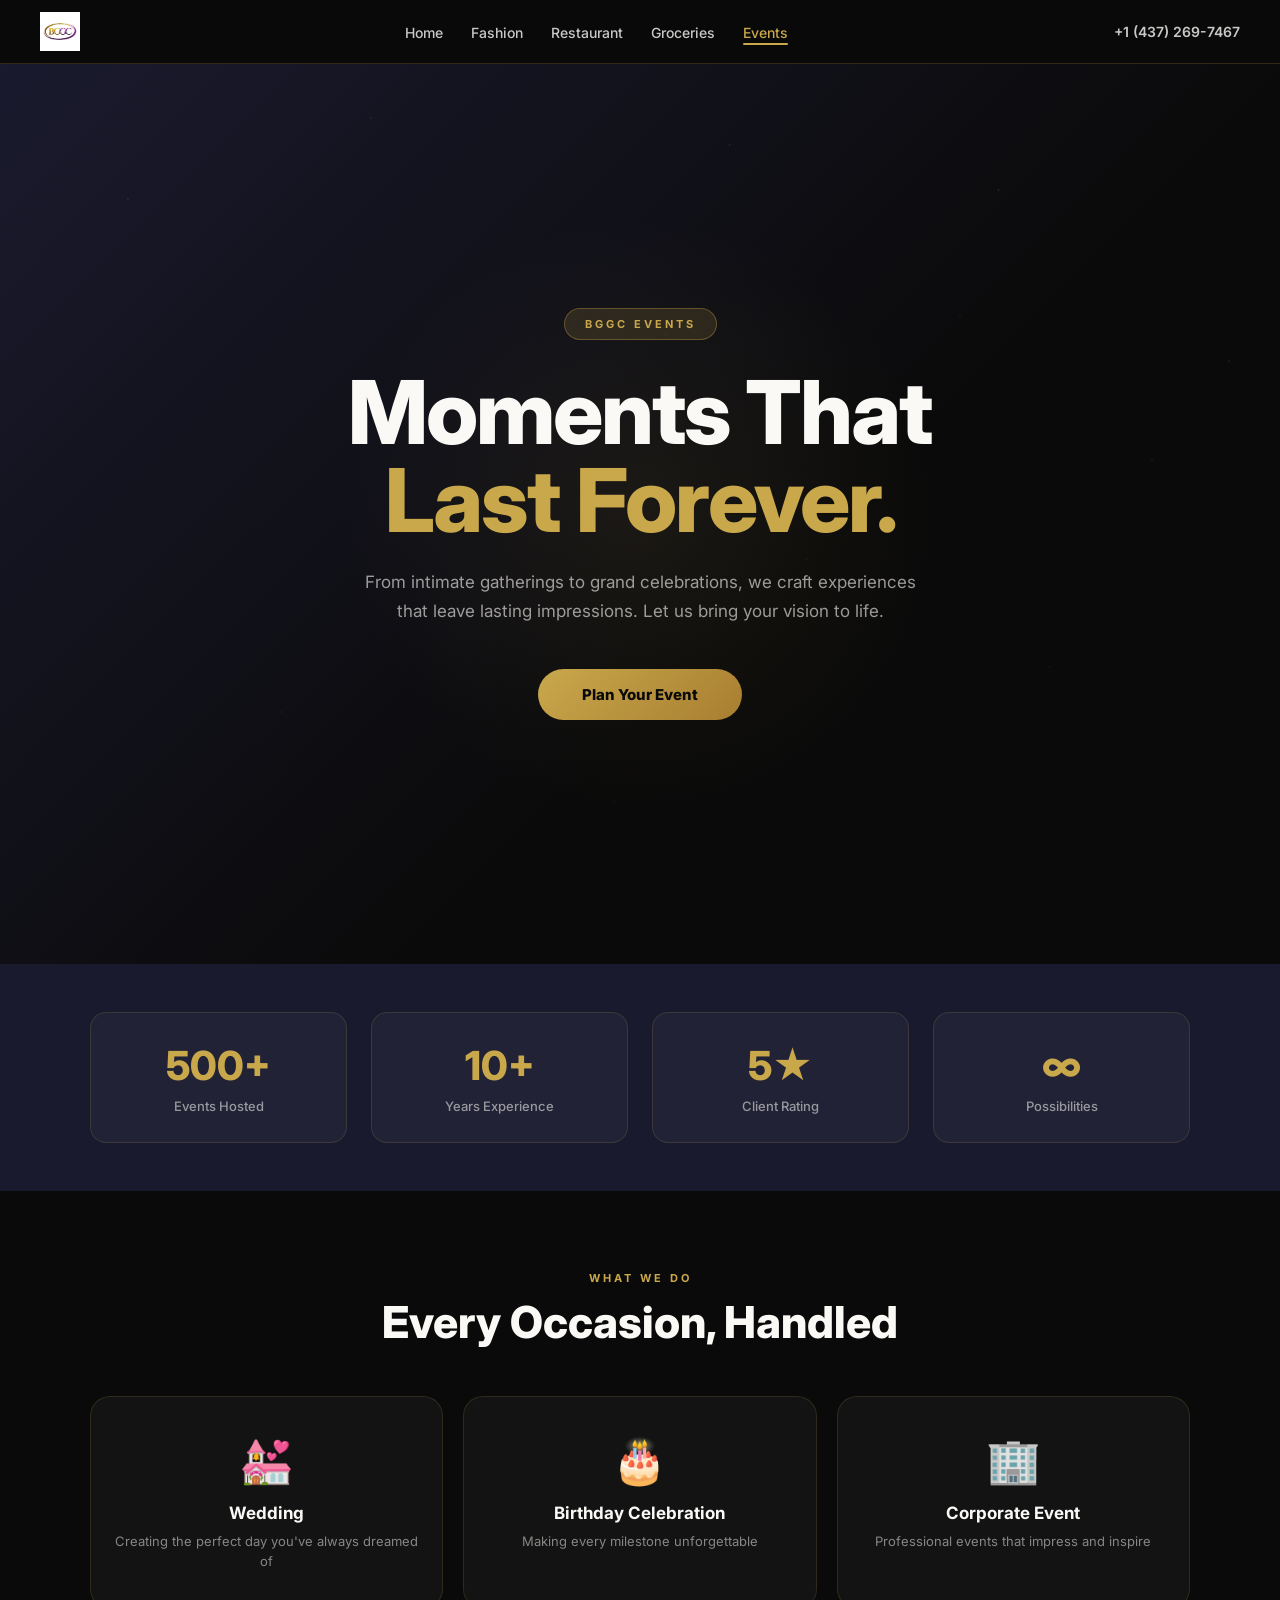
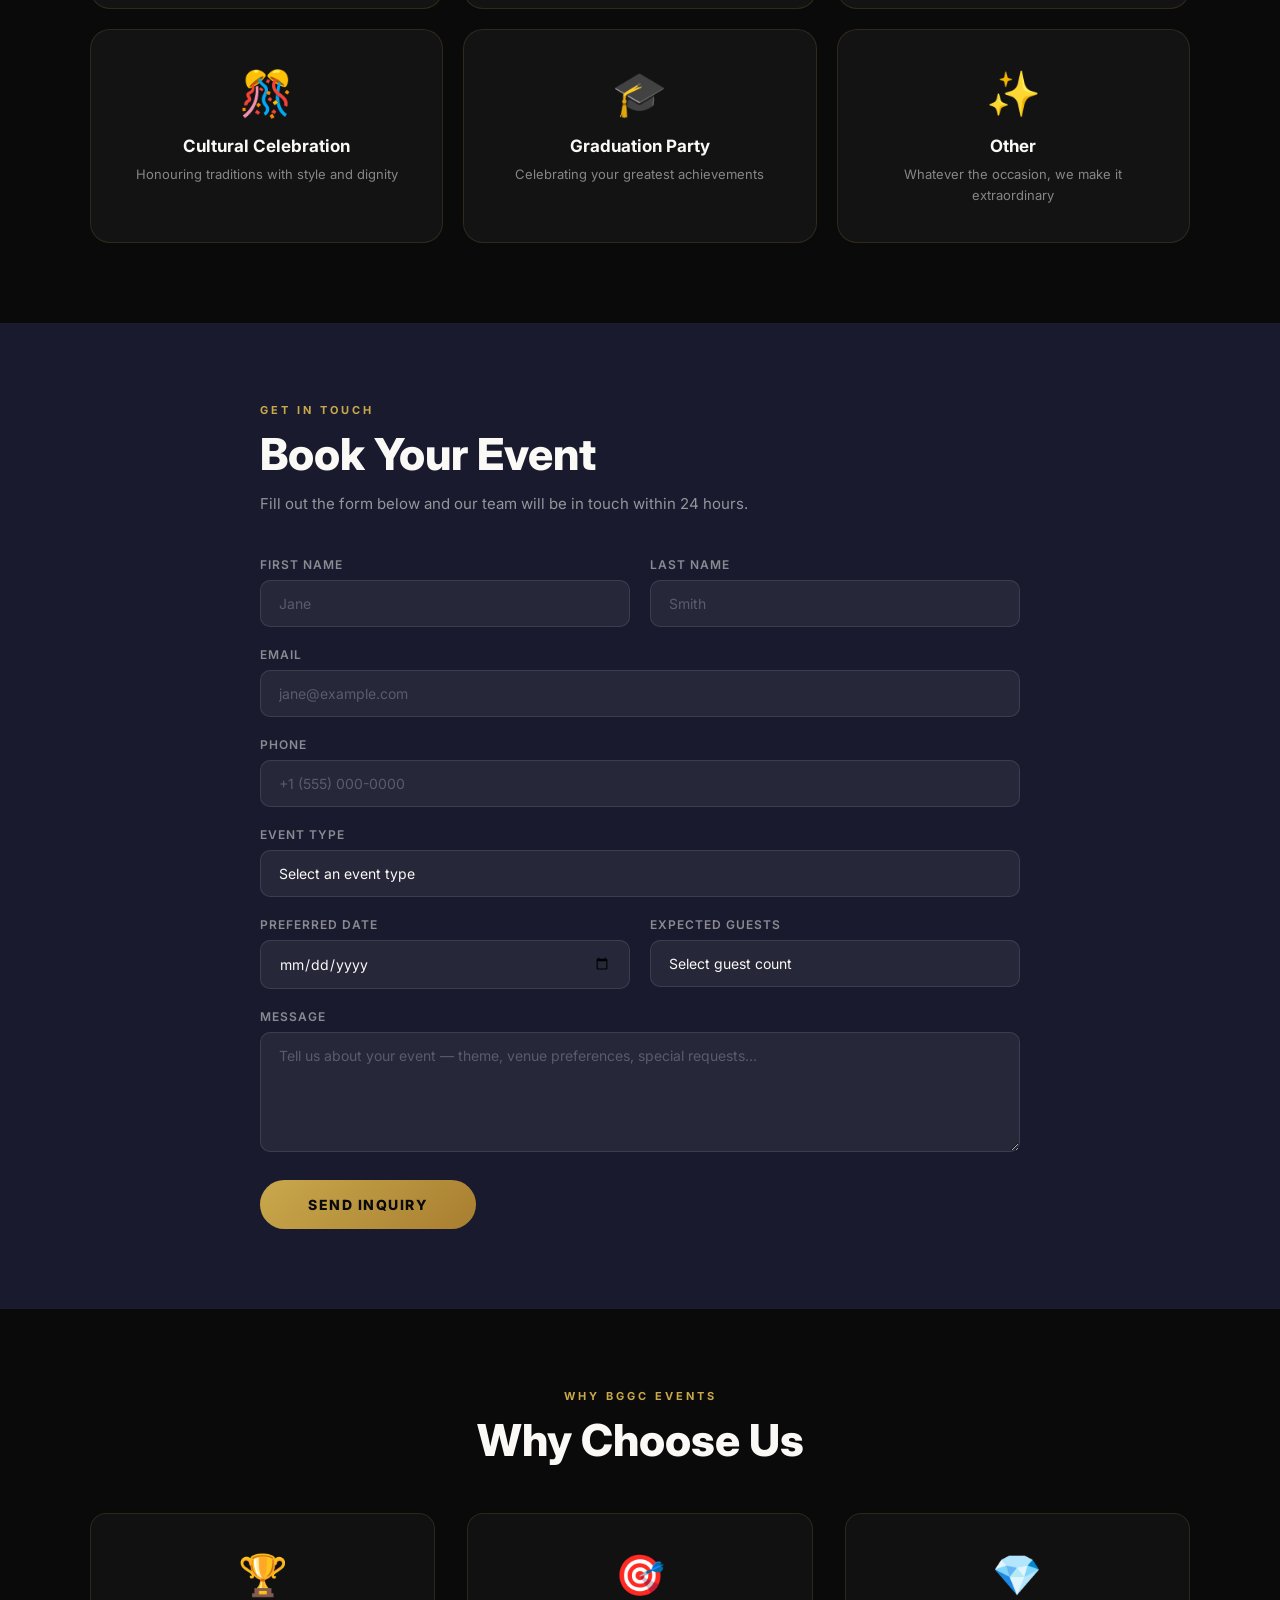
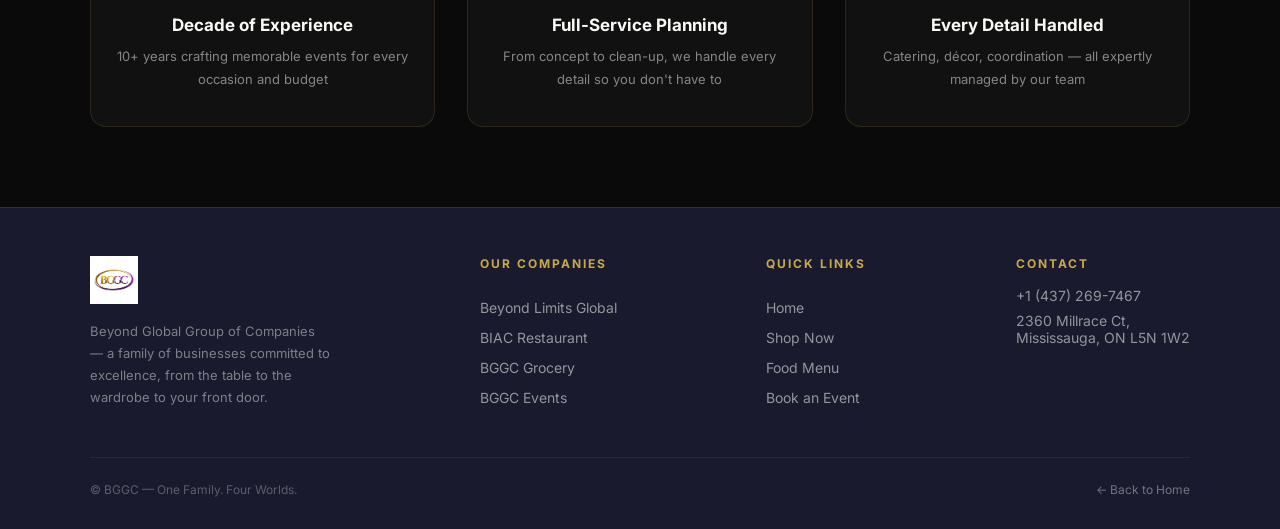
==== events.html @ dc0a3ac3 "Convert BGGC to multi-page site with Shopify API fix - Extract shared nav/footer/utility styles into" ====
<!DOCTYPE html>
<html lang="en">
<head>
<meta charset="UTF-8">
<meta name="viewport" content="width=device-width, initial-scale=1.0">
<title>BGGC Events — Moments That Last Forever</title>
<link rel="preconnect" href="https://fonts.googleapis.com">
<link href="https://fonts.googleapis.com/css2?family=Inter:wght@400;500;600;700;800&display=swap" rel="stylesheet">
<link rel="stylesheet" href="assets/css/shared.css">
<link rel="stylesheet" href="assets/css/events.css">
</head>
<body>

<!-- ── Progress Bar & Nav ─────────────────────────────────── -->
<div id="ux-progress"></div>
<nav>
  <a class="nav-logo" href="index.html"><img src="BGGC.jpeg" alt="BGGC"></a>
  <ul class="nav-links">
    <li><a href="index.html">Home</a></li>
    <li><a href="fashion.html">Fashion</a></li>
    <li><a href="restaurant.html">Restaurant</a></li>
    <li><a href="grocery.html">Groceries</a></li>
    <li><a href="events.html" class="nav-active">Events</a></li>
  </ul>
  <span class="nav-phone">+1 (437) 269-7467</span>
  <button class="nav-hamburger" id="navHamburger" aria-label="Menu">
    <span></span><span></span><span></span>
  </button>
</nav>
<div class="mobile-menu" id="mobileMenu"></div>
<div id="mobile-drawer" role="dialog" aria-modal="true" aria-label="Navigation menu">
  <div id="mobile-drawer-overlay"></div>
  <div id="mobile-drawer-panel">
    <button id="mobile-drawer-close" aria-label="Close menu">&#x2715;</button>
    <img id="mobile-drawer-logo" src="BGGC.jpeg" alt="BGGC">
    <ul id="mobile-drawer-links">
      <li><a href="index.html">Home</a></li>
      <li><a href="fashion.html">Fashion</a></li>
      <li><a href="restaurant.html">Restaurant</a></li>
      <li><a href="grocery.html">Groceries</a></li>
      <li><a href="events.html" class="drawer-active">Events</a></li>
    </ul>
  </div>
</div>

<!-- ── Hero ──────────────────────────────────────────────── -->
<section class="events-hero" id="hero" style="scroll-margin-top:64px">
  <div class="events-hero-inner">
    <div class="events-eyebrow">BGGC Events</div>
    <h1 class="events-hero-title">Moments That<br><span>Last Forever.</span></h1>
    <p class="events-hero-sub">From intimate gatherings to grand celebrations, we craft experiences that leave lasting impressions. Let us bring your vision to life.</p>
    <a href="#inquiry" class="btn-plan-event">Plan Your Event</a>
  </div>
</section>

<!-- ── Stats Bar ──────────────────────────────────────────── -->
<section class="stats-bar" id="stats" style="scroll-margin-top:64px">
  <div class="stats-bar-inner">
    <div class="stat-card ux-animate">
      <div class="stat-value">500+</div>
      <div class="stat-label">Events Hosted</div>
    </div>
    <div class="stat-card ux-animate">
      <div class="stat-value">10+</div>
      <div class="stat-label">Years Experience</div>
    </div>
    <div class="stat-card ux-animate">
      <div class="stat-value">5&#9733;</div>
      <div class="stat-label">Client Rating</div>
    </div>
    <div class="stat-card ux-animate">
      <div class="stat-value">&#8734;</div>
      <div class="stat-label">Possibilities</div>
    </div>
  </div>
</section>

<!-- ── Event Types ────────────────────────────────────────── -->
<section class="event-types-section" id="event-types" style="scroll-margin-top:64px">
  <div class="event-types-inner">
    <span class="section-label-ev ux-animate">What We Do</span>
    <h2 class="section-title-ev ux-animate">Every Occasion, Handled</h2>
    <div class="event-types-grid">

      <div class="event-type-card ux-animate">
        <div class="event-type-icon">&#x1F492;</div>
        <div class="event-type-name">Wedding</div>
        <div class="event-type-desc">Creating the perfect day you've always dreamed of</div>
      </div>

      <div class="event-type-card ux-animate">
        <div class="event-type-icon">&#x1F382;</div>
        <div class="event-type-name">Birthday Celebration</div>
        <div class="event-type-desc">Making every milestone unforgettable</div>
      </div>

      <div class="event-type-card ux-animate">
        <div class="event-type-icon">&#x1F3E2;</div>
        <div class="event-type-name">Corporate Event</div>
        <div class="event-type-desc">Professional events that impress and inspire</div>
      </div>

      <div class="event-type-card ux-animate">
        <div class="event-type-icon">&#x1F38A;</div>
        <div class="event-type-name">Cultural Celebration</div>
        <div class="event-type-desc">Honouring traditions with style and dignity</div>
      </div>

      <div class="event-type-card ux-animate">
        <div class="event-type-icon">&#x1F393;</div>
        <div class="event-type-name">Graduation Party</div>
        <div class="event-type-desc">Celebrating your greatest achievements</div>
      </div>

      <div class="event-type-card ux-animate">
        <div class="event-type-icon">&#x2728;</div>
        <div class="event-type-name">Other</div>
        <div class="event-type-desc">Whatever the occasion, we make it extraordinary</div>
      </div>

    </div>
  </div>
</section>

<!-- ── Inquiry Form ───────────────────────────────────────── -->
<section class="inquiry-section" id="inquiry" style="scroll-margin-top:64px">
  <div class="inquiry-inner">
    <span class="section-label-ev ux-animate">Get in Touch</span>
    <h2 class="inquiry-title ux-animate">Book Your Event</h2>
    <p class="inquiry-sub ux-animate">Fill out the form below and our team will be in touch within 24 hours.</p>
    <div id="inquiryFormWrap">
      <form id="inquiryForm" onsubmit="handleInquirySubmit(event)">

        <!-- First Name / Last Name -->
        <div class="form-row">
          <div class="form-group">
            <label class="form-label" for="firstName">First Name</label>
            <input class="form-input" id="firstName" type="text" placeholder="Jane" required>
          </div>
          <div class="form-group">
            <label class="form-label" for="lastName">Last Name</label>
            <input class="form-input" id="lastName" type="text" placeholder="Smith" required>
          </div>
        </div>

        <!-- Email -->
        <div class="form-group">
          <label class="form-label" for="email">Email</label>
          <input class="form-input" id="email" type="email" placeholder="jane@example.com" required>
        </div>

        <!-- Phone -->
        <div class="form-group">
          <label class="form-label" for="phone">Phone</label>
          <input class="form-input" id="phone" type="tel" placeholder="+1 (555) 000-0000">
        </div>

        <!-- Event Type -->
        <div class="form-group">
          <label class="form-label" for="eventType">Event Type</label>
          <select class="form-select" id="eventType" required>
            <option value="" disabled selected>Select an event type</option>
            <option value="wedding">Wedding</option>
            <option value="birthday">Birthday Celebration</option>
            <option value="corporate">Corporate Event</option>
            <option value="cultural">Cultural Celebration</option>
            <option value="graduation">Graduation Party</option>
            <option value="other">Other</option>
          </select>
        </div>

        <!-- Preferred Date / Expected Guests -->
        <div class="form-row">
          <div class="form-group">
            <label class="form-label" for="eventDate">Preferred Date</label>
            <input class="form-input" id="eventDate" type="date">
          </div>
          <div class="form-group">
            <label class="form-label" for="guestCount">Expected Guests</label>
            <select class="form-select" id="guestCount">
              <option value="" disabled selected>Select guest count</option>
              <option value="under50">Under 50</option>
              <option value="50-100">50–100</option>
              <option value="100-250">100–250</option>
              <option value="250-500">250–500</option>
              <option value="500+">500+</option>
            </select>
          </div>
        </div>

        <!-- Message -->
        <div class="form-group">
          <label class="form-label" for="message">Message</label>
          <textarea class="form-textarea" id="message" placeholder="Tell us about your event — theme, venue preferences, special requests…"></textarea>
        </div>

        <button type="submit" class="btn-send-inquiry">Send Inquiry</button>
      </form>

      <div class="form-success" id="formSuccess">
        <div style="font-size:56px;margin-bottom:20px">&#x1F942;</div>
        <div style="font-size:24px;font-weight:800;color:var(--ev-gold);margin-bottom:10px">Inquiry Received!</div>
        <div style="font-size:15px;color:rgba(250,249,246,.65);line-height:1.7">Thank you! Our events team will be in touch within 24 hours to discuss your vision.</div>
      </div>
    </div>
  </div>
</section>

<!-- ── Why Choose Us ──────────────────────────────────────── -->
<section class="why-section" id="why" style="scroll-margin-top:64px">
  <div class="why-inner">
    <span class="section-label-ev ux-animate">Why BGGC Events</span>
    <h2 class="section-title-ev ux-animate">Why Choose Us</h2>
    <div class="why-grid">

      <div class="why-card ux-animate">
        <div class="why-icon">&#x1F3C6;</div>
        <div class="why-name">Decade of Experience</div>
        <div class="why-desc">10+ years crafting memorable events for every occasion and budget</div>
      </div>

      <div class="why-card ux-animate">
        <div class="why-icon">&#x1F3AF;</div>
        <div class="why-name">Full-Service Planning</div>
        <div class="why-desc">From concept to clean-up, we handle every detail so you don't have to</div>
      </div>

      <div class="why-card ux-animate">
        <div class="why-icon">&#x1F48E;</div>
        <div class="why-name">Every Detail Handled</div>
        <div class="why-desc">Catering, décor, coordination — all expertly managed by our team</div>
      </div>

    </div>
  </div>
</section>

<!-- ── Footer ─────────────────────────────────────────────── -->
<footer>
  <div class="footer-inner">
    <div class="footer-brand">
      <img src="BGGC.jpeg" alt="BGGC Logo">
      <p>Beyond Global Group of Companies — a family of businesses committed to excellence, from the table to the wardrobe to your front door.</p>
    </div>
    <div class="footer-links">
      <h4>Our Companies</h4>
      <ul>
        <li><a href="fashion.html">Beyond Limits Global</a></li>
        <li><a href="restaurant.html">BIAC Restaurant</a></li>
        <li><a href="grocery.html">BGGC Grocery</a></li>
        <li><a href="events.html">BGGC Events</a></li>
      </ul>
    </div>
    <div class="footer-links">
      <h4>Quick Links</h4>
      <ul>
        <li><a href="index.html">Home</a></li>
        <li><a href="fashion.html">Shop Now</a></li>
        <li><a href="restaurant.html">Food Menu</a></li>
        <li><a href="events.html">Book an Event</a></li>
      </ul>
    </div>
    <div class="footer-contact">
      <h4>Contact</h4>
      <p>+1 (437) 269-7467</p>
      <p>2360 Millrace Ct,<br>Mississauga, ON L5N 1W2</p>
    </div>
  </div>
  <div class="footer-bottom">
    <p>© BGGC — One Family. Four Worlds.</p>
    <p><a href="index.html" style="color:rgba(250,249,246,.4);text-decoration:none;transition:color .2s;" onmouseover="this.style.color='#C9A84C'" onmouseout="this.style.color='rgba(250,249,246,.4)'">← Back to Home</a></p>
  </div>
</footer>

<button id="back-to-top" aria-label="Back to top">&#8593;</button>

<!-- ── JavaScript ─────────────────────────────────────────── -->
<script>
(function() {
  var drawer = document.getElementById('mobile-drawer');
  function openDrawer() { drawer.classList.add('open'); document.body.style.overflow = 'hidden'; }
  function closeDrawer() { drawer.classList.remove('open'); document.body.style.overflow = ''; }
  window.closeMobileDrawer = closeDrawer;
  document.getElementById('navHamburger').addEventListener('click', openDrawer);
  document.getElementById('mobile-drawer-close').addEventListener('click', closeDrawer);
  document.getElementById('mobile-drawer-overlay').addEventListener('click', closeDrawer);
  document.querySelectorAll('#mobile-drawer-links a').forEach(function(a) {
    a.addEventListener('click', function() { closeDrawer(); });
  });
  document.addEventListener('keydown', function(e) { if (e.key === 'Escape') closeDrawer(); });

  var btt = document.getElementById('back-to-top');
  if (btt) {
    btt.addEventListener('click', function() { window.scrollTo({ top: 0, behavior: 'smooth' }); });
    window.addEventListener('scroll', function() { btt.classList.toggle('visible', window.scrollY > 400); }, { passive: true });
  }

  var progressBar = document.getElementById('ux-progress');
  if (progressBar) {
    window.addEventListener('scroll', function() {
      var docH = document.documentElement.scrollHeight - window.innerHeight;
      progressBar.style.transform = 'scaleX(' + (docH > 0 ? window.scrollY / docH : 0) + ')';
    }, { passive: true });
  }

  var animObserver = new IntersectionObserver(function(entries) {
    entries.forEach(function(entry) {
      if (entry.isIntersecting) { entry.target.classList.add('ux-visible'); animObserver.unobserve(entry.target); }
    });
  }, { rootMargin: '0px 0px -40px 0px', threshold: 0.06 });
  document.querySelectorAll('.ux-animate').forEach(function(el) { animObserver.observe(el); });

  // Smooth scroll for anchor links
  document.querySelectorAll('a[href^="#"]').forEach(function(a) {
    a.addEventListener('click', function(e) {
      var id = a.getAttribute('href').slice(1);
      var el = document.getElementById(id);
      if (el) { e.preventDefault(); el.scrollIntoView({ behavior: 'smooth' }); }
    });
  });
})();

function handleInquirySubmit(e) {
  e.preventDefault();
  document.getElementById('inquiryForm').style.display = 'none';
  document.getElementById('formSuccess').classList.add('show');
}
</script>

</body>
</html>
---- assets/css/shared.css ----
/* ═══════════════════════════════════════════════════════════
   BGGC — Shared Stylesheet
   Beyond Global Group of Companies
   All pages link to this file.
═══════════════════════════════════════════════════════════ */

/* ── Root Variables ── */
:root {
  --white:    #FFFFFF;
  --magenta:  #FF00CC;
  --black:    #111111;
  --body-txt: #555555;
  --lavender: #F5F0FF;
  --star:     #F5A623;
  --strike:   #999999;
  --border:   #E8E8E8;
  --gold:     #FFD700;
  --nav-h:    64px;
}

/* ── Reset ── */
*, *::before, *::after { margin: 0; padding: 0; box-sizing: border-box; }
html { scroll-behavior: smooth; overflow-x: hidden; scroll-padding-top: 64px; }
body {
  font-family: 'Inter', sans-serif;
  background: var(--white);
  color: var(--body-txt);
  overflow-x: hidden;
  font-size: 16px;
  padding-top: var(--nav-h);
}
a { text-decoration: none; }
img { max-width: 100%; }

/* ── Global Nav ── */
nav {
  position: fixed; top: 0; left: 0; right: 0; z-index: 1000;
  background: var(--white); border-bottom: 1px solid var(--border);
  padding: 0 40px; height: var(--nav-h);
  display: flex; align-items: center; justify-content: space-between;
}
.nav-logo { text-decoration: none; flex-shrink: 0; display: flex; align-items: center; }
.nav-logo img { height: 40px; width: auto; object-fit: contain; }
.nav-links { display: flex; align-items: center; gap: 28px; list-style: none; }
.nav-links a { font-size: 14px; font-weight: 500; color: var(--black); transition: color .2s; }
.nav-links a:hover { color: var(--magenta); }
.nav-links a.nav-active { color: var(--magenta); position: relative; }
.nav-links a.nav-active::after {
  content: ''; position: absolute; bottom: -4px; left: 0; right: 0;
  height: 2px; background: var(--magenta); border-radius: 2px;
}
.nav-phone { font-size: 14px; font-weight: 600; color: var(--black); flex-shrink: 0; }
.nav-hamburger {
  display: none; flex-direction: column; gap: 5px; cursor: pointer;
  background: none; border: none; padding: 6px;
}
.nav-hamburger span { display: block; width: 24px; height: 2px; background: var(--black); border-radius: 2px; }

/* ── Mobile Drawer ── */
.mobile-menu { display: none !important; }
#mobile-drawer { position: fixed; inset: 0; z-index: 2000; pointer-events: none; }
#mobile-drawer-overlay {
  position: absolute; inset: 0; background: rgba(0,0,0,.6);
  opacity: 0; transition: opacity .35s;
}
#mobile-drawer-panel {
  position: absolute; top: 0; right: 0; bottom: 0;
  width: min(300px, 88vw); background: #111;
  display: flex; flex-direction: column;
  padding: 24px 28px 40px;
  transform: translateX(105%);
  transition: transform .38s cubic-bezier(.16,1,.3,1);
  overflow-y: auto;
}
#mobile-drawer.open { pointer-events: all; }
#mobile-drawer.open #mobile-drawer-overlay { opacity: 1; }
#mobile-drawer.open #mobile-drawer-panel { transform: translateX(0); }
#mobile-drawer-close {
  align-self: flex-end; background: none; border: none;
  color: rgba(255,255,255,.6); font-size: 28px; cursor: pointer;
  line-height: 1; padding: 0; margin-bottom: 20px; transition: color .2s;
}
#mobile-drawer-close:hover { color: #fff; }
#mobile-drawer-logo { height: 44px; width: auto; object-fit: contain; margin-bottom: 32px; display: block; }
#mobile-drawer-links { list-style: none; padding: 0; margin: 0; display: flex; flex-direction: column; }
#mobile-drawer-links a {
  font-size: 19px; font-weight: 700; color: rgba(255,255,255,.8);
  padding: 15px 0; display: block;
  border-bottom: 1px solid rgba(255,255,255,.08);
  transition: color .2s;
}
#mobile-drawer-links a:last-child { border-bottom: none; }
#mobile-drawer-links a:hover, #mobile-drawer-links a.drawer-active { color: #FFD700; }

/* ── Footer ── */
footer { background: var(--black); color: var(--white); padding: 72px 40px 40px; }
.footer-inner {
  max-width: 1280px; margin: 0 auto;
  display: grid; grid-template-columns: 2fr 1fr 1fr 1fr; gap: 48px; margin-bottom: 48px;
}
.footer-logo { height: 56px; width: auto; object-fit: contain; margin-bottom: 14px; display: block; }
.footer-brand-desc { font-size: 14px; color: rgba(255,255,255,.6); line-height: 1.8; max-width: 300px; }
.footer-col-title { font-size: 12px; font-weight: 700; letter-spacing: 2px; text-transform: uppercase; color: rgba(255,255,255,.4); margin-bottom: 18px; }
.footer-links { list-style: none; display: flex; flex-direction: column; gap: 10px; }
.footer-links a { font-size: 14px; color: rgba(255,255,255,.7); transition: color .2s; }
.footer-links a:hover { color: var(--white); }
.footer-contact-line { font-size: 14px; color: rgba(255,255,255,.7); margin-bottom: 8px; line-height: 1.6; }
.footer-bottom {
  max-width: 1280px; margin: 0 auto; padding-top: 28px;
  border-top: 1px solid rgba(255,255,255,.1);
  display: flex; align-items: center; justify-content: space-between;
  font-size: 13px; color: rgba(255,255,255,.4);
  flex-wrap: wrap; gap: 8px;
}
.footer-powered { font-size: 13px; color: rgba(255,255,255,.4); }
.footer-powered a { color: var(--magenta); text-decoration: none; font-weight: 600; }
.footer-powered a:hover { text-decoration: underline; }
.footer-back-home { color: rgba(255,255,255,.5); font-size: 13px; transition: color .2s; }
.footer-back-home:hover { color: #FFD700; }

/* ── Utility Buttons ── */
.btn-primary {
  background: var(--magenta); color: var(--white); padding: 15px 36px;
  border-radius: 50px; font-size: 15px; font-weight: 700; border: none; cursor: pointer;
  display: inline-block; transition: all .25s; font-family: 'Inter', sans-serif;
}
.btn-primary:hover { background: #dd00b0; transform: translateY(-2px); box-shadow: 0 10px 28px rgba(255,0,204,.4); }
.btn-outline-white {
  background: transparent; color: #111; padding: 14px 36px;
  border-radius: 50px; font-size: 15px; font-weight: 700;
  border: 2px solid rgba(0,0,0,.3); display: inline-block; transition: all .25s;
  font-family: 'Inter', sans-serif;
}
.btn-outline-white:hover { background: rgba(0,0,0,.06); border-color: var(--magenta); color: var(--magenta); }

/* ── Sticky CTA Bar (Restaurant) ── */
#rest-cta-bar {
  position: fixed; bottom: 0; left: 0; right: 0; z-index: 800;
  background: rgba(10,10,0,.97); border-top: 1px solid rgba(200,81,27,.35);
  backdrop-filter: blur(12px);
  padding: 10px 20px;
  display: flex; align-items: center; justify-content: center; gap: 10px; flex-wrap: wrap;
}
.cta-bar-btn {
  padding: 10px 24px; border-radius: 50px; font-size: 13px; font-weight: 700;
  border: none; cursor: pointer; transition: all .2s;
  text-decoration: none; display: inline-flex; align-items: center; gap: 6px;
  font-family: 'Inter', sans-serif;
}
.cta-bar-uber    { background: #06C167; color: #fff; }
.cta-bar-uber:hover { background: #04a355; transform: translateY(-1px); }
.cta-bar-doordash { background: #FF3008; color: #fff; }
.cta-bar-doordash:hover { background: #dd2700; transform: translateY(-1px); }
.cta-bar-direct  { background: linear-gradient(135deg, #D4A017, #a8780e); color: #1A0A00; font-weight: 800; }
.cta-bar-direct:hover { transform: translateY(-1px); box-shadow: 0 4px 16px rgba(212,160,23,.4); }
@media (max-width: 480px) { .cta-bar-btn { padding: 8px 14px; font-size: 12px; } }

/* ── Page Scroll Progress Bar ── */
#ux-progress {
  position: fixed; top: 0; left: 0; right: 0; z-index: 2001;
  height: 3px; background: #FFD700;
  transform-origin: left center; transform: scaleX(0);
  transition: transform .08s linear; pointer-events: none;
}

/* ── Back to Top ── */
#back-to-top {
  position: fixed; bottom: 88px; right: 18px; z-index: 900;
  width: 46px; height: 46px; border-radius: 50%;
  background: #FFD700; color: #111; border: none;
  font-size: 20px; font-weight: 800; line-height: 1;
  cursor: pointer; display: flex; align-items: center; justify-content: center;
  box-shadow: 0 4px 16px rgba(255,215,0,.45);
  opacity: 0; pointer-events: none;
  transition: opacity .3s, transform .3s;
  transform: translateY(14px);
}
#back-to-top.visible { opacity: 1; pointer-events: all; transform: translateY(0); }
#back-to-top:hover { background: #e6c400; transform: translateY(-3px) !important; }

/* ── Scroll Dots ── */
#scroll-dots {
  position: fixed; right: 18px; top: 50%; transform: translateY(-50%);
  z-index: 900; display: flex; flex-direction: column; gap: 14px;
  list-style: none; padding: 0; margin: 0;
}
.scroll-dot {
  width: 10px; height: 10px; border-radius: 50%; padding: 0;
  background: rgba(255,255,255,.15);
  border: 2px solid rgba(255,255,255,.6);
  box-shadow: 0 0 0 1.5px rgba(0,0,0,.35);
  cursor: pointer; transition: all .3s ease;
}
.scroll-dot.active { background: #FFD700; border-color: #FFD700; transform: scale(1.5); box-shadow: 0 0 8px rgba(255,215,0,.6); }
.scroll-dot:hover:not(.active) { background: rgba(255,215,0,.45); transform: scale(1.25); }

/* ── Section Entrance Animations ── */
@keyframes ux-fade-up {
  from { opacity: 0; transform: translateY(32px); }
  to   { opacity: 1; transform: translateY(0); }
}
.ux-animate { opacity: 0; }
.ux-animate.ux-visible { animation: ux-fade-up .55s ease both; }
@media (prefers-reduced-motion: reduce) {
  .ux-animate, .ux-animate.ux-visible { animation: none !important; opacity: 1 !important; transform: none !important; }
}

/* ── Responsive ── */
@media (max-width: 1024px) {
  .footer-inner { grid-template-columns: repeat(2,1fr); gap: 32px; }
}
@media (max-width: 768px) {
  nav { padding: 0 20px; }
  .nav-links, .nav-phone { display: none; }
  .nav-hamburger { display: flex; }
  footer { padding: 48px 20px 32px; }
  .footer-inner { grid-template-columns: 1fr; gap: 28px; }
  #scroll-dots { display: none; }
  #back-to-top { bottom: 72px; right: 14px; width: 42px; height: 42px; font-size: 18px; }
}
---- assets/css/events.css ----
/* ============================================================
   events.css — BGGC Events Page Styles
   ============================================================ */

:root {
  --ev-black:    #0A0A0A;
  --ev-gold:     #C9A84C;
  --ev-charcoal: #1A1A2E;
  --ev-warm:     #FAF9F6;
}

body { background: var(--ev-black); color: var(--ev-warm); }

/* ── Nav Overrides ─────────────────────────────────────────── */
nav {
  background: rgba(10,10,10,.97);
  border-bottom: 1px solid rgba(201,168,76,.2);
  backdrop-filter: blur(8px);
}
.nav-links a { color: rgba(250,249,246,.8); }
.nav-links a:hover,
.nav-links a.nav-active { color: var(--ev-gold); }
.nav-links a.nav-active::after { background: var(--ev-gold); }
.nav-phone { color: rgba(250,249,246,.8); }
.nav-hamburger span { background: var(--ev-warm); }

#ux-progress {
  background: var(--ev-gold);
}

#back-to-top {
  background: var(--ev-gold);
  color: var(--ev-black);
  box-shadow: 0 4px 16px rgba(201,168,76,.4);
}
#back-to-top:hover { background: #b8963d; }

/* ── Hero ──────────────────────────────────────────────────── */
.events-hero {
  min-height: 100vh;
  display: flex;
  align-items: center;
  justify-content: center;
  text-align: center;
  padding: 80px 40px;
  position: relative;
  overflow: hidden;
  background: linear-gradient(135deg, var(--ev-charcoal) 0%, var(--ev-black) 60%);
}

/* Starfield */
.events-hero::before {
  content: '';
  position: absolute;
  inset: 0;
  background:
    radial-gradient(1.5px 1.5px at 10% 15%, rgba(201,168,76,.55) 0%, transparent 100%),
    radial-gradient(1px 1px at 22% 72%, rgba(250,249,246,.45) 0%, transparent 100%),
    radial-gradient(1.5px 1.5px at 34% 38%, rgba(201,168,76,.35) 0%, transparent 100%),
    radial-gradient(1px 1px at 48% 82%, rgba(250,249,246,.3) 0%, transparent 100%),
    radial-gradient(1.5px 1.5px at 57% 9%, rgba(201,168,76,.5) 0%, transparent 100%),
    radial-gradient(1px 1px at 63% 55%, rgba(250,249,246,.4) 0%, transparent 100%),
    radial-gradient(1.5px 1.5px at 75% 28%, rgba(201,168,76,.3) 0%, transparent 100%),
    radial-gradient(1px 1px at 82% 67%, rgba(250,249,246,.35) 0%, transparent 100%),
    radial-gradient(1.5px 1.5px at 90% 44%, rgba(201,168,76,.45) 0%, transparent 100%),
    radial-gradient(1px 1px at 5%  91%, rgba(250,249,246,.25) 0%, transparent 100%),
    radial-gradient(1px 1px at 18% 47%, rgba(201,168,76,.2) 0%, transparent 100%),
    radial-gradient(1.5px 1.5px at 29% 6%,  rgba(250,249,246,.3) 0%, transparent 100%),
    radial-gradient(1px 1px at 41% 62%, rgba(201,168,76,.4) 0%, transparent 100%),
    radial-gradient(1.5px 1.5px at 52% 30%, rgba(250,249,246,.2) 0%, transparent 100%),
    radial-gradient(1px 1px at 68% 88%, rgba(201,168,76,.3) 0%, transparent 100%),
    radial-gradient(1.5px 1.5px at 78% 14%, rgba(250,249,246,.45) 0%, transparent 100%),
    radial-gradient(1px 1px at 88% 76%, rgba(201,168,76,.25) 0%, transparent 100%),
    radial-gradient(1.5px 1.5px at 96% 33%, rgba(250,249,246,.35) 0%, transparent 100%);
  opacity: .3;
  pointer-events: none;
}

/* Subtle center glow */
.events-hero::after {
  content: '';
  position: absolute;
  top: 50%;
  left: 50%;
  transform: translate(-50%, -50%);
  width: 600px;
  height: 600px;
  background: radial-gradient(ellipse, rgba(201,168,76,.08) 0%, transparent 70%);
  pointer-events: none;
}

.events-hero-inner {
  position: relative;
  z-index: 2;
  max-width: 860px;
}

/* Eyebrow pill */
.events-eyebrow {
  display: inline-block;
  background: rgba(201,168,76,.15);
  border: 1px solid rgba(201,168,76,.35);
  color: var(--ev-gold);
  font-size: 11px;
  font-weight: 700;
  letter-spacing: 3px;
  text-transform: uppercase;
  padding: 8px 20px;
  border-radius: 50px;
  margin-bottom: 28px;
}

.events-hero-title {
  font-size: clamp(40px, 7vw, 88px);
  font-weight: 800;
  color: var(--ev-warm);
  line-height: 1.0;
  margin-bottom: 24px;
  letter-spacing: -2px;
}
.events-hero-title span { color: var(--ev-gold); }

.events-hero-sub {
  font-size: 17px;
  color: rgba(250,249,246,.6);
  margin-bottom: 44px;
  line-height: 1.7;
  max-width: 580px;
  margin: 0 auto 44px;
}

.btn-plan-event {
  background: linear-gradient(135deg, var(--ev-gold), #a87e30);
  color: var(--ev-black);
  padding: 16px 44px;
  border-radius: 50px;
  font-size: 15px;
  font-weight: 800;
  border: none;
  display: inline-block;
  transition: all .25s;
  font-family: 'Inter', sans-serif;
  text-decoration: none;
  cursor: pointer;
}
.btn-plan-event:hover {
  transform: translateY(-2px);
  box-shadow: 0 12px 32px rgba(201,168,76,.45);
}

/* ── Stats Bar ─────────────────────────────────────────────── */
.stats-bar {
  background: var(--ev-charcoal);
  padding: 48px 40px;
}

.stats-bar-inner {
  max-width: 1100px;
  margin: 0 auto;
  display: grid;
  grid-template-columns: repeat(4, 1fr);
  gap: 24px;
}

.stat-card {
  background: rgba(255,255,255,.04);
  border: 1px solid rgba(201,168,76,.15);
  border-radius: 16px;
  padding: 28px 20px;
  text-align: center;
  transition: all .3s;
}
.stat-card:hover {
  border-color: rgba(201,168,76,.5);
  transform: translateY(-3px);
}

.stat-value {
  font-size: clamp(28px, 3.5vw, 40px);
  font-weight: 800;
  color: var(--ev-gold);
  margin-bottom: 8px;
}

.stat-label {
  font-size: 13px;
  color: rgba(250,249,246,.55);
  font-weight: 500;
}

/* ── Section Labels / Titles ───────────────────────────────── */
.section-label-ev {
  font-size: 11px;
  font-weight: 700;
  letter-spacing: 3px;
  text-transform: uppercase;
  color: var(--ev-gold);
  margin-bottom: 12px;
  display: block;
}

.section-title-ev {
  font-size: clamp(28px, 3.5vw, 44px);
  font-weight: 800;
  color: var(--ev-warm);
  margin-bottom: 48px;
  line-height: 1.15;
}

/* ── Event Types ───────────────────────────────────────────── */
.event-types-section {
  background: var(--ev-black);
  padding: 80px 40px;
}

.event-types-inner {
  max-width: 1100px;
  margin: 0 auto;
  text-align: center;
}

.event-types-grid {
  display: grid;
  grid-template-columns: repeat(3, 1fr);
  gap: 20px;
}

.event-type-card {
  background: rgba(255,255,255,.04);
  border: 1px solid rgba(201,168,76,.15);
  border-radius: 20px;
  padding: 36px 24px;
  text-align: center;
  cursor: pointer;
  transition: all .3s;
}
.event-type-card:hover {
  background: rgba(201,168,76,.08);
  border-color: var(--ev-gold);
  transform: translateY(-4px);
  box-shadow: 0 12px 32px rgba(201,168,76,.15);
}

.event-type-icon {
  font-size: 44px;
  margin-bottom: 16px;
}

.event-type-name {
  font-size: 17px;
  font-weight: 700;
  color: var(--ev-warm);
  margin-bottom: 8px;
}

.event-type-desc {
  font-size: 13px;
  color: rgba(250,249,246,.5);
  line-height: 1.6;
}

/* ── Inquiry Form ──────────────────────────────────────────── */
.inquiry-section {
  background: var(--ev-charcoal);
  padding: 80px 40px;
}

.inquiry-inner {
  max-width: 760px;
  margin: 0 auto;
}

.inquiry-title {
  font-size: clamp(28px, 3.5vw, 44px);
  font-weight: 800;
  color: var(--ev-warm);
  margin-bottom: 12px;
  line-height: 1.15;
}

.inquiry-sub {
  font-size: 15px;
  color: rgba(250,249,246,.55);
  margin-bottom: 40px;
  line-height: 1.7;
}

.form-group {
  display: flex;
  flex-direction: column;
  gap: 8px;
  margin-bottom: 20px;
}

.form-row {
  display: grid;
  grid-template-columns: 1fr 1fr;
  gap: 20px;
}

.form-label {
  font-size: 12px;
  font-weight: 600;
  letter-spacing: 1px;
  text-transform: uppercase;
  color: rgba(250,249,246,.5);
}

.form-input,
.form-select,
.form-textarea {
  width: 100%;
  padding: 14px 18px;
  background: rgba(255,255,255,.06);
  border: 1.5px solid rgba(255,255,255,.1);
  border-radius: 10px;
  font-family: 'Inter', sans-serif;
  font-size: 14px;
  color: var(--ev-warm);
  outline: none;
  transition: border-color .2s;
  appearance: none;
  box-sizing: border-box;
}

.form-input::placeholder,
.form-textarea::placeholder {
  color: rgba(250,249,246,.25);
}

.form-input:focus,
.form-select:focus,
.form-textarea:focus {
  border-color: var(--ev-gold);
}

.form-select option { background: #1A1A2E; }

.form-textarea {
  resize: vertical;
  min-height: 120px;
}

.btn-send-inquiry {
  background: linear-gradient(135deg, var(--ev-gold), #a87e30);
  color: var(--ev-black);
  padding: 16px 48px;
  border-radius: 50px;
  font-size: 14px;
  font-weight: 800;
  letter-spacing: 1.5px;
  text-transform: uppercase;
  border: none;
  cursor: pointer;
  transition: all .25s;
  font-family: 'Inter', sans-serif;
  margin-top: 8px;
}
.btn-send-inquiry:hover {
  transform: translateY(-2px);
  box-shadow: 0 10px 28px rgba(201,168,76,.45);
}

.form-success {
  background: rgba(201,168,76,.1);
  border: 1px solid rgba(201,168,76,.4);
  border-radius: 16px;
  padding: 48px 32px;
  text-align: center;
  display: none;
}
.form-success.show { display: block; }

/* ── Why Choose Us ─────────────────────────────────────────── */
.why-section {
  background: var(--ev-black);
  padding: 80px 40px;
}

.why-inner {
  max-width: 1100px;
  margin: 0 auto;
  text-align: center;
}

.why-grid {
  display: grid;
  grid-template-columns: repeat(3, 1fr);
  gap: 32px;
}

.why-card {
  padding: 36px 24px;
  border: 1px solid rgba(201,168,76,.15);
  border-radius: 16px;
  transition: all .3s;
  background: rgba(255,255,255,.03);
  text-align: center;
}
.why-card:hover {
  border-color: var(--ev-gold);
  background: rgba(201,168,76,.06);
  transform: translateY(-4px);
}

.why-icon {
  font-size: 40px;
  margin-bottom: 16px;
}

.why-name {
  font-size: 17px;
  font-weight: 700;
  color: var(--ev-warm);
  margin-bottom: 10px;
}

.why-desc {
  font-size: 13px;
  color: rgba(250,249,246,.5);
  line-height: 1.7;
}

/* ── Footer ────────────────────────────────────────────────── */
footer {
  background: var(--ev-charcoal);
  border-top: 1px solid rgba(201,168,76,.15);
  padding: 48px 40px 32px;
}

.footer-inner {
  max-width: 1100px;
  margin: 0 auto;
  display: flex;
  flex-wrap: wrap;
  justify-content: space-between;
  align-items: flex-start;
  gap: 32px;
  margin-bottom: 40px;
}

.footer-brand img {
  height: 48px;
  margin-bottom: 12px;
}

.footer-brand p {
  font-size: 13px;
  color: rgba(250,249,246,.45);
  line-height: 1.7;
  max-width: 240px;
}

.footer-links h4,
.footer-contact h4 {
  font-size: 12px;
  font-weight: 700;
  letter-spacing: 2px;
  text-transform: uppercase;
  color: var(--ev-gold);
  margin-bottom: 16px;
}

.footer-links ul {
  list-style: none;
  padding: 0;
  margin: 0;
}

.footer-links ul li { margin-bottom: 10px; }

.footer-links ul li a {
  font-size: 14px;
  color: rgba(250,249,246,.55);
  text-decoration: none;
  transition: color .2s;
}
.footer-links ul li a:hover { color: var(--ev-gold); }

.footer-contact p {
  font-size: 14px;
  color: rgba(250,249,246,.55);
  margin-bottom: 8px;
}

.footer-bottom {
  max-width: 1100px;
  margin: 0 auto;
  padding-top: 24px;
  border-top: 1px solid rgba(255,255,255,.07);
  display: flex;
  justify-content: space-between;
  align-items: center;
  flex-wrap: wrap;
  gap: 12px;
}

.footer-bottom p {
  font-size: 12px;
  color: rgba(250,249,246,.3);
}

/* ── Responsive ────────────────────────────────────────────── */
@media (max-width: 1024px) {
  .stats-bar-inner {
    grid-template-columns: repeat(2, 1fr);
  }
  .event-types-grid {
    grid-template-columns: repeat(2, 1fr);
  }
  .why-grid {
    grid-template-columns: repeat(2, 1fr);
  }
}

@media (max-width: 768px) {
  .events-hero { padding: 100px 24px 60px; }
  .stats-bar { padding: 40px 24px; }
  .stats-bar-inner { grid-template-columns: repeat(2, 1fr); gap: 16px; }
  .event-types-section { padding: 60px 24px; }
  .event-types-grid { grid-template-columns: 1fr; gap: 16px; }
  .inquiry-section { padding: 60px 24px; }
  .form-row { grid-template-columns: 1fr; gap: 0; }
  .why-section { padding: 60px 24px; }
  .why-grid { grid-template-columns: 1fr; gap: 20px; }
  footer { padding: 40px 24px 24px; }
  .footer-inner { flex-direction: column; gap: 24px; }
  .footer-bottom { flex-direction: column; text-align: center; }
}

@media (max-width: 480px) {
  .stats-bar-inner { grid-template-columns: repeat(2, 1fr); }
  .event-types-grid { grid-template-columns: repeat(2, 1fr); }
}
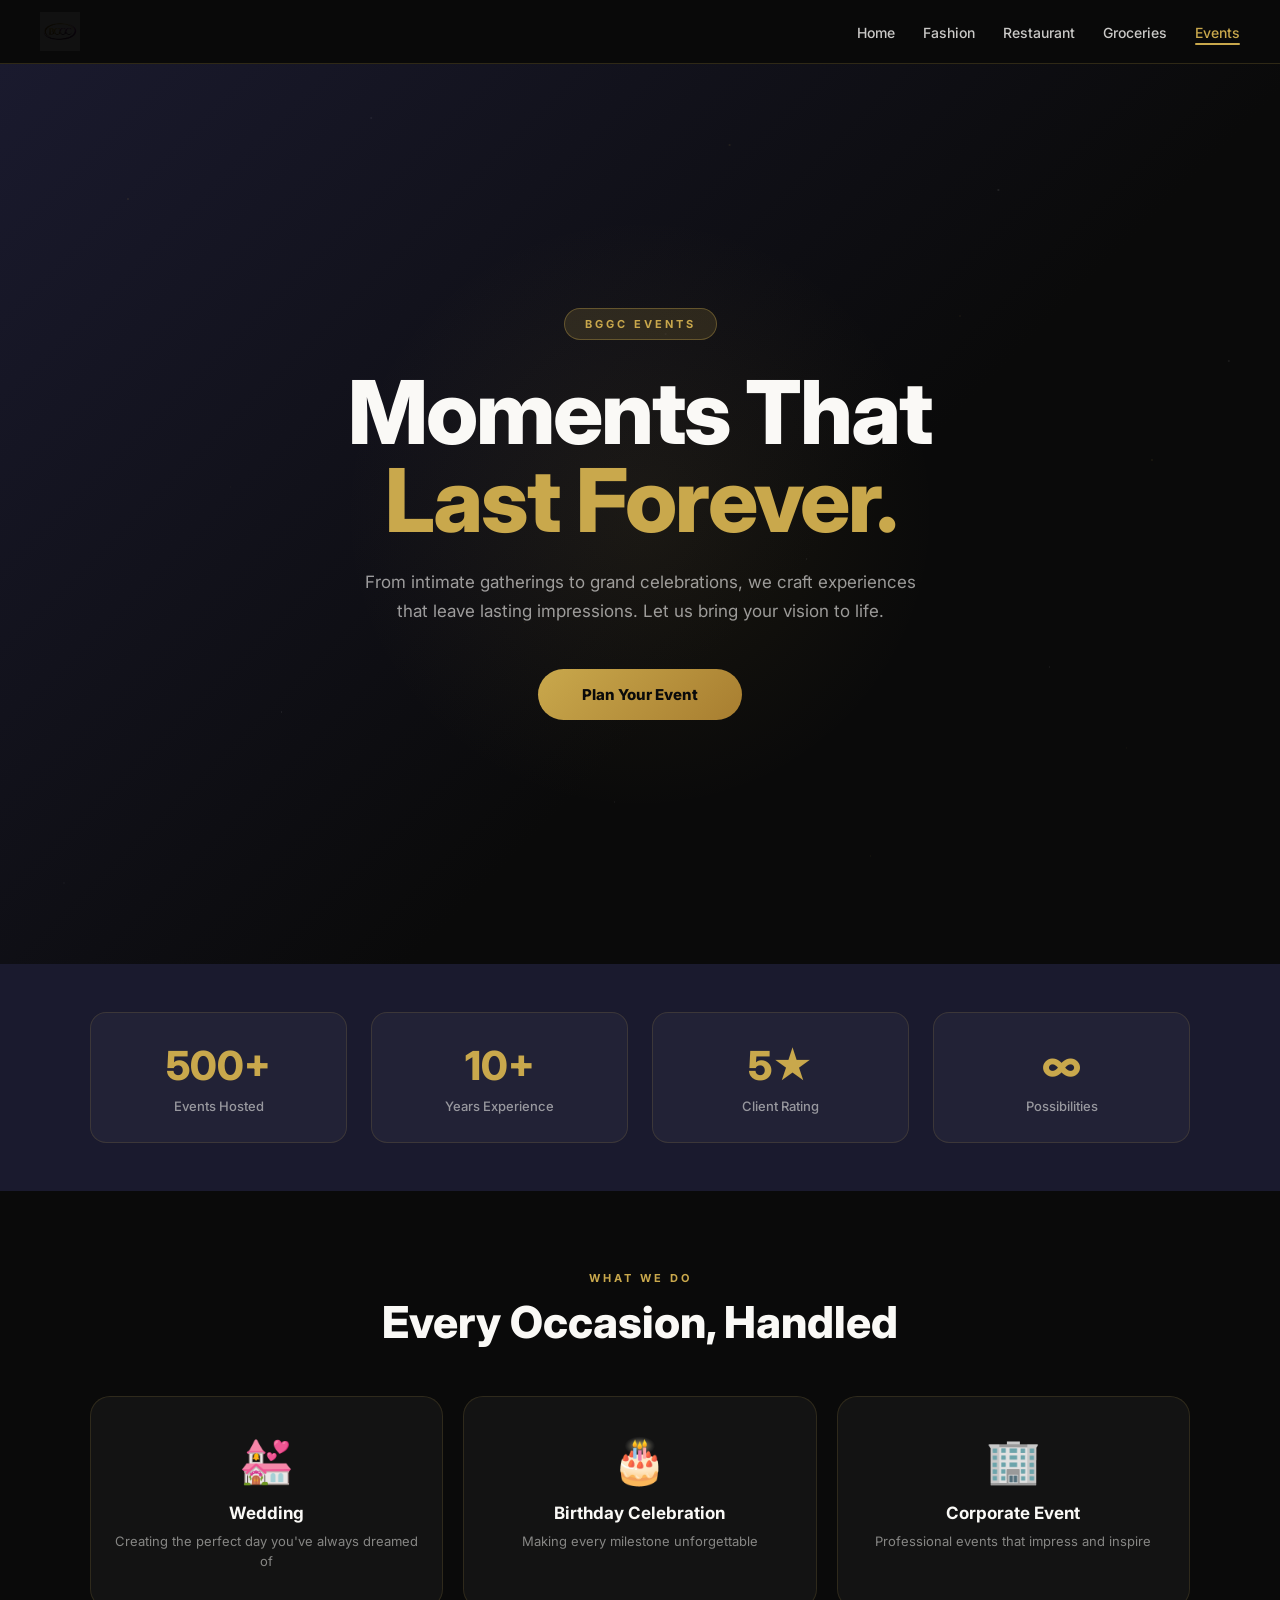
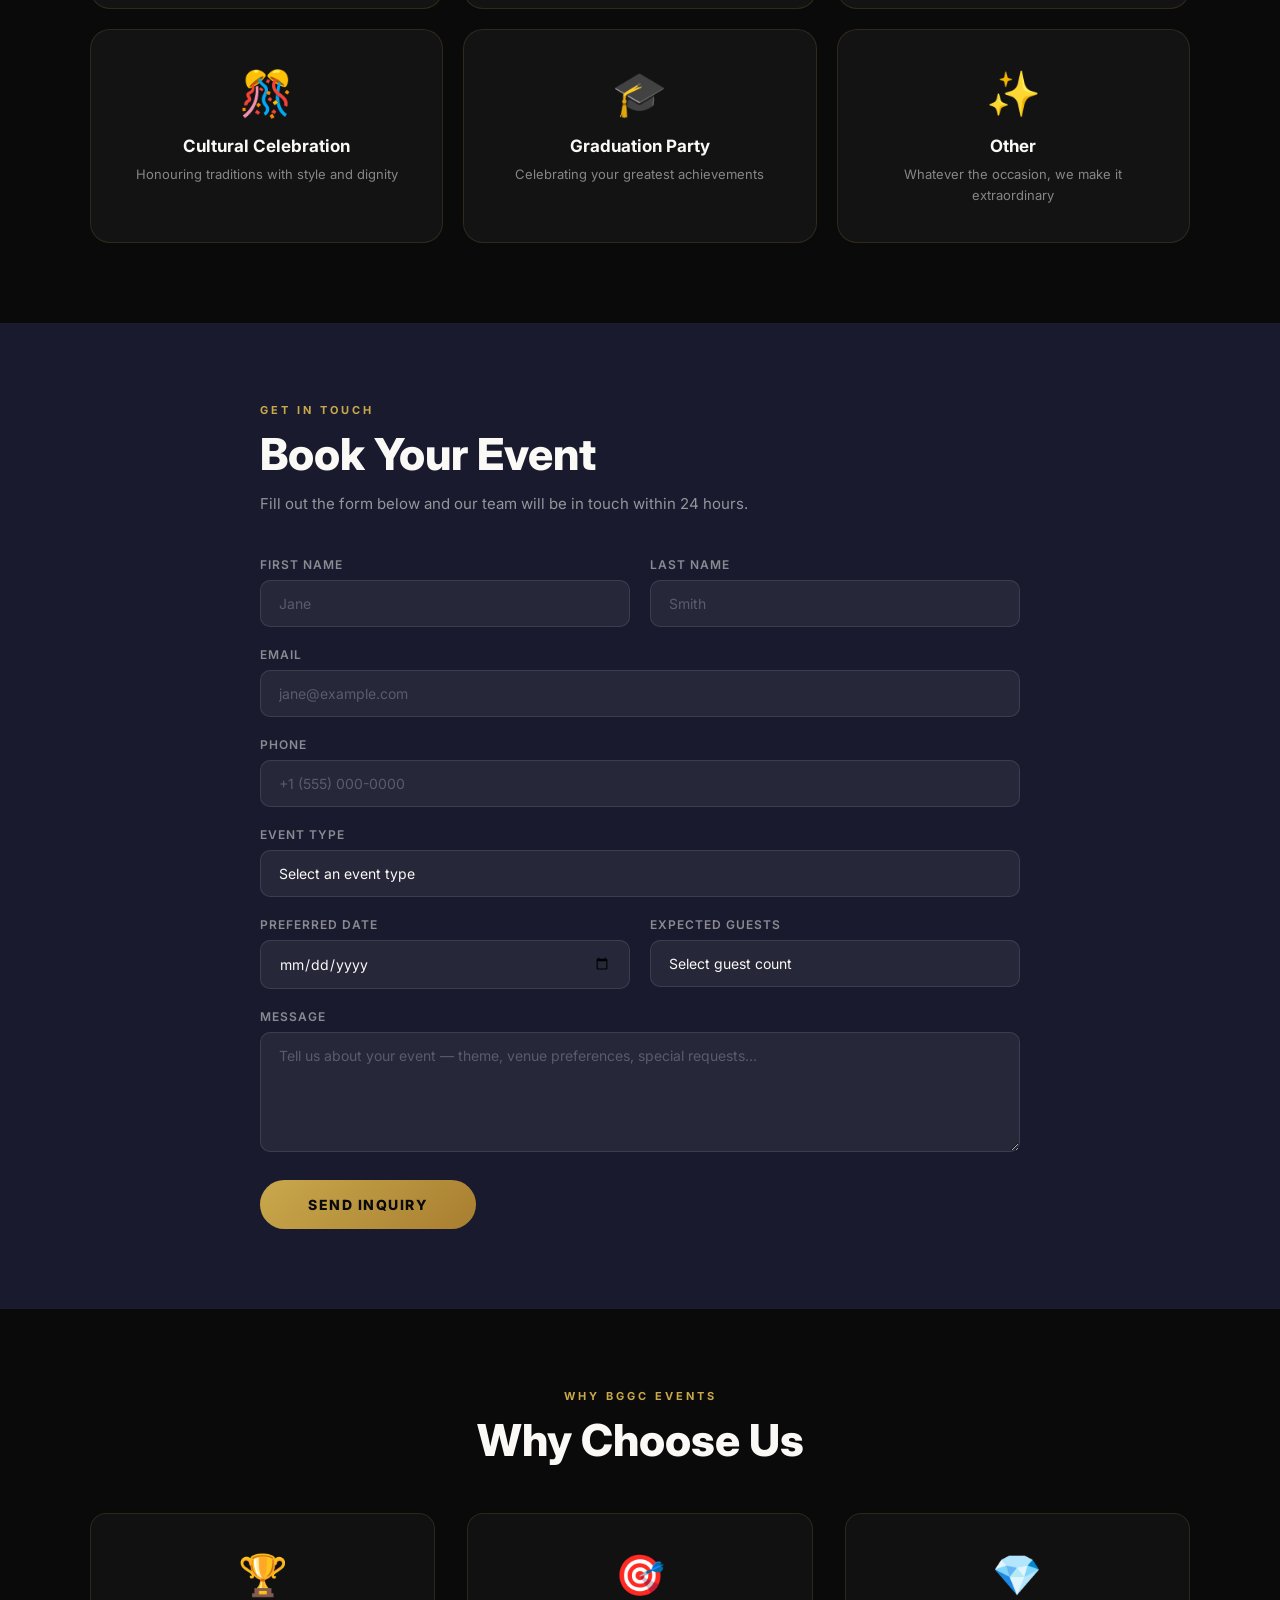
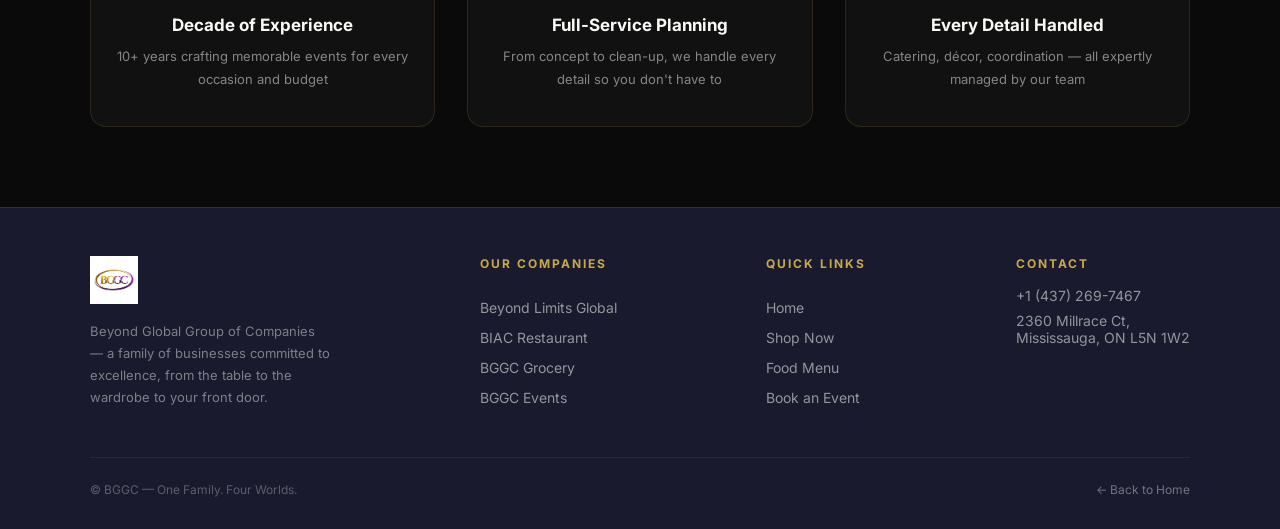
==== commit 3fd8f977: "Fix logo blend mode and align nav across all pages - Add mix-blend-mode: multiply to all logo instan" ====
--- a/events.html
+++ b/events.html
@@ -22,7 +22,6 @@
     <li><a href="grocery.html">Groceries</a></li>
     <li><a href="events.html" class="nav-active">Events</a></li>
   </ul>
-  <span class="nav-phone">+1 (437) 269-7467</span>
   <button class="nav-hamburger" id="navHamburger" aria-label="Menu">
     <span></span><span></span><span></span>
   </button>
--- a/assets/css/shared.css
+++ b/assets/css/shared.css
@@ -40,7 +40,7 @@
   display: flex; align-items: center; justify-content: space-between;
 }
 .nav-logo { text-decoration: none; flex-shrink: 0; display: flex; align-items: center; }
-.nav-logo img { height: 40px; width: auto; object-fit: contain; }
+.nav-logo img { height: 40px; width: auto; object-fit: contain; mix-blend-mode: multiply; }
 .nav-links { display: flex; align-items: center; gap: 28px; list-style: none; }
 .nav-links a { font-size: 14px; font-weight: 500; color: var(--black); transition: color .2s; }
 .nav-links a:hover { color: var(--magenta); }
@@ -81,7 +81,7 @@
   line-height: 1; padding: 0; margin-bottom: 20px; transition: color .2s;
 }
 #mobile-drawer-close:hover { color: #fff; }
-#mobile-drawer-logo { height: 44px; width: auto; object-fit: contain; margin-bottom: 32px; display: block; }
+#mobile-drawer-logo { height: 44px; width: auto; object-fit: contain; margin-bottom: 32px; display: block; mix-blend-mode: multiply; }
 #mobile-drawer-links { list-style: none; padding: 0; margin: 0; display: flex; flex-direction: column; }
 #mobile-drawer-links a {
   font-size: 19px; font-weight: 700; color: rgba(255,255,255,.8);
@@ -98,7 +98,7 @@
   max-width: 1280px; margin: 0 auto;
   display: grid; grid-template-columns: 2fr 1fr 1fr 1fr; gap: 48px; margin-bottom: 48px;
 }
-.footer-logo { height: 56px; width: auto; object-fit: contain; margin-bottom: 14px; display: block; }
+.footer-logo { height: 56px; width: auto; object-fit: contain; margin-bottom: 14px; display: block; mix-blend-mode: multiply; }
 .footer-brand-desc { font-size: 14px; color: rgba(255,255,255,.6); line-height: 1.8; max-width: 300px; }
 .footer-col-title { font-size: 12px; font-weight: 700; letter-spacing: 2px; text-transform: uppercase; color: rgba(255,255,255,.4); margin-bottom: 18px; }
 .footer-links { list-style: none; display: flex; flex-direction: column; gap: 10px; }
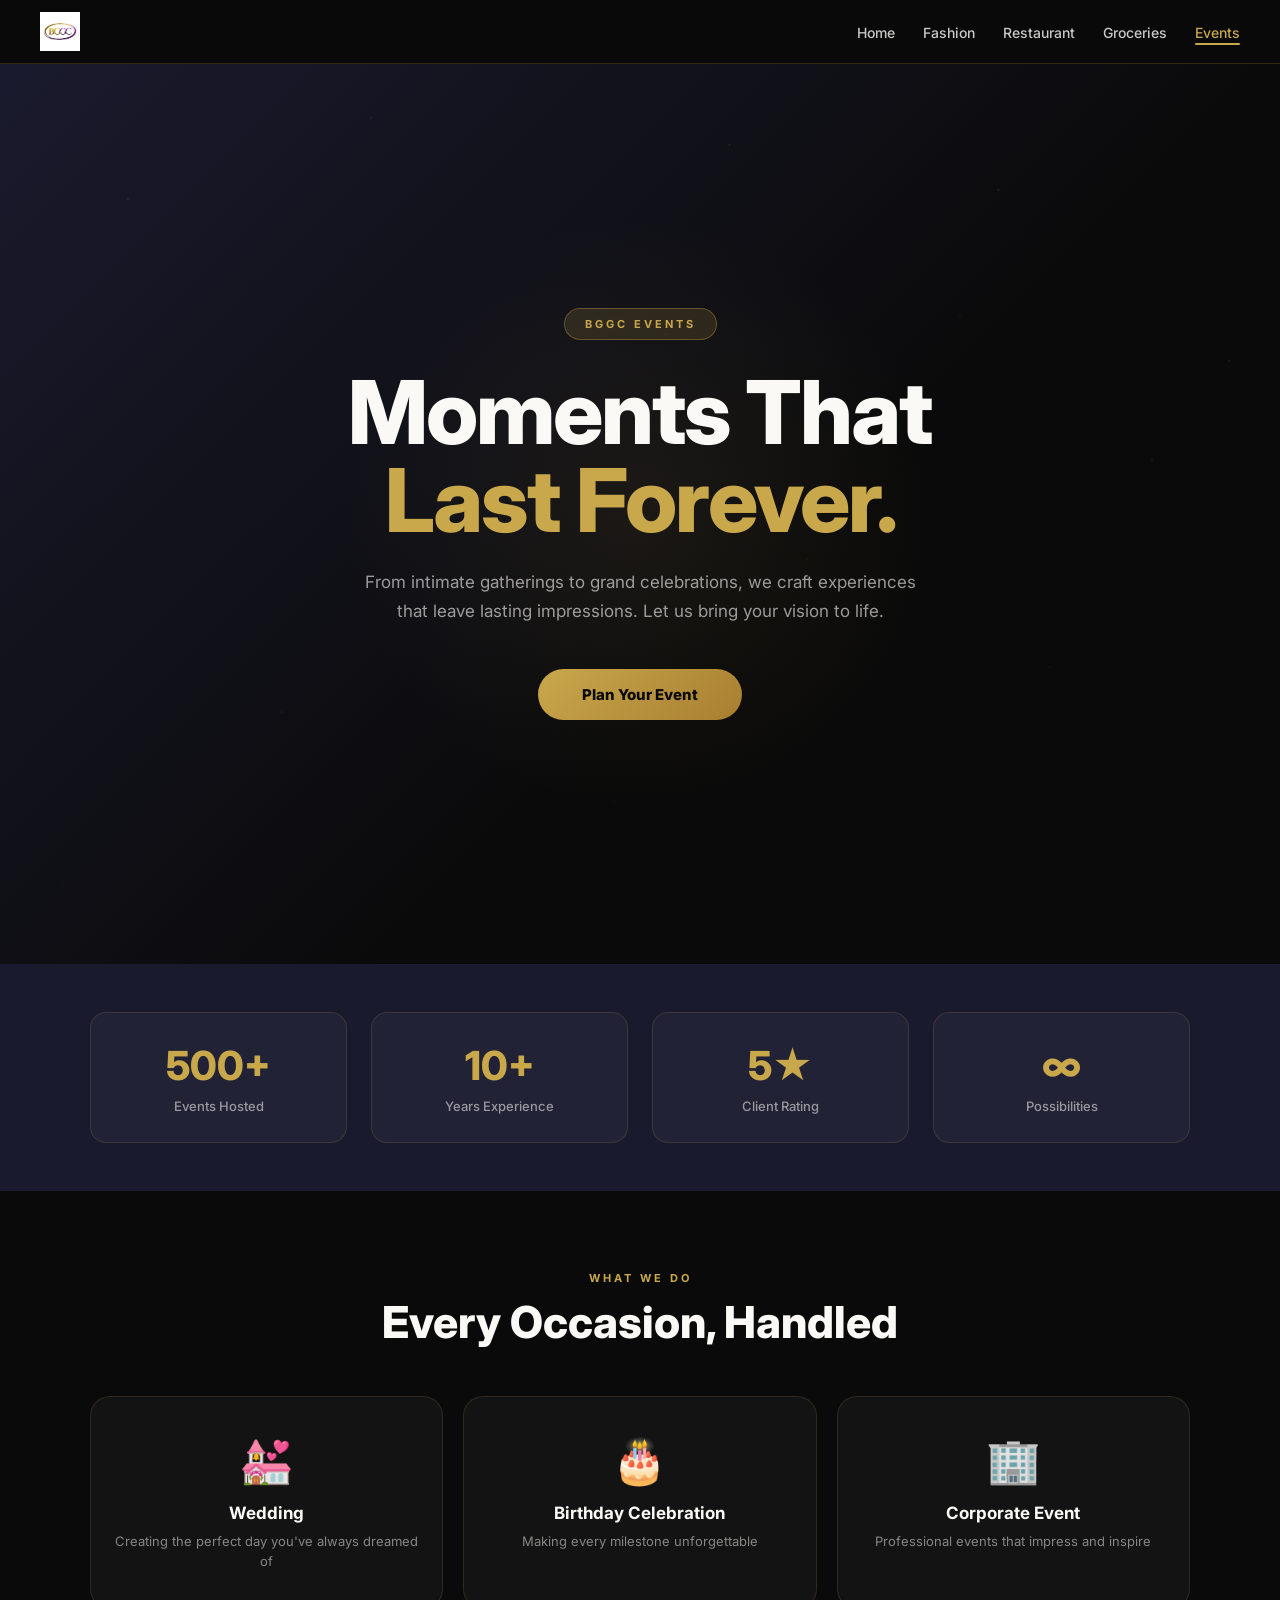
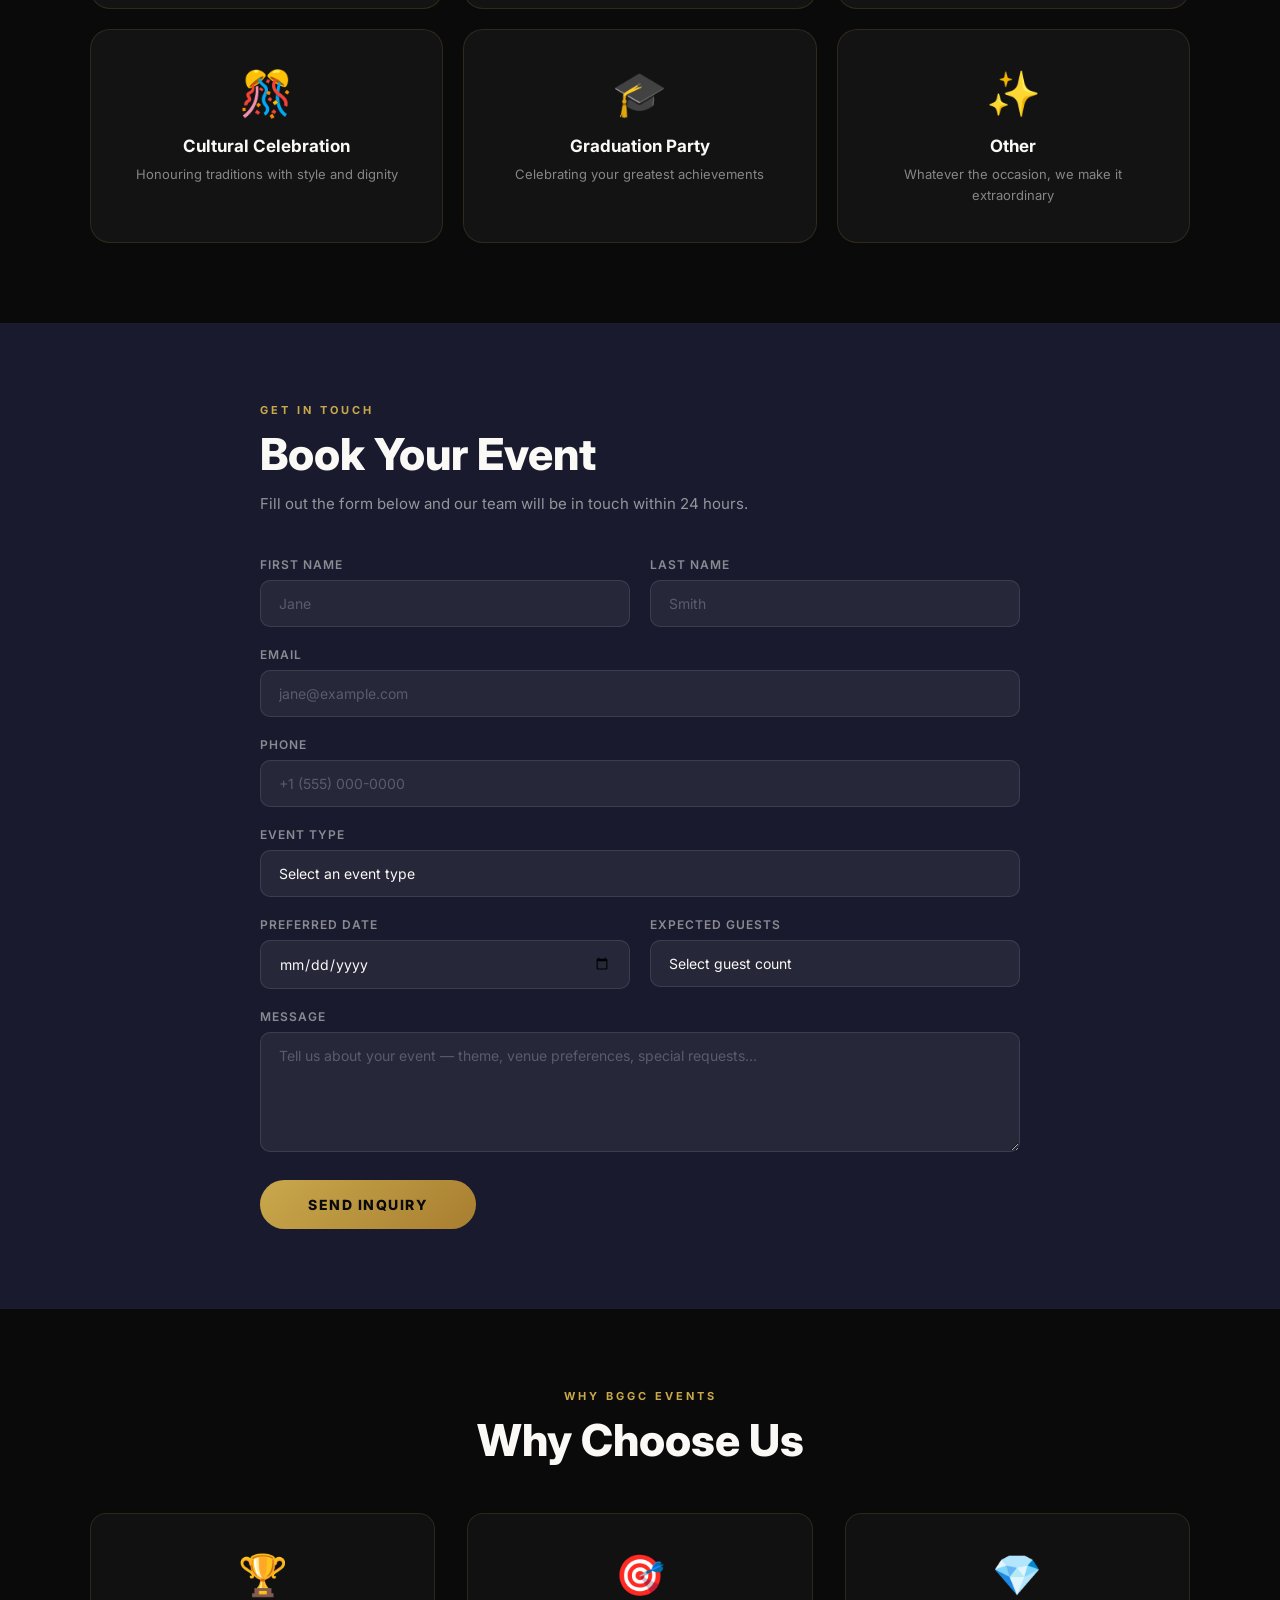
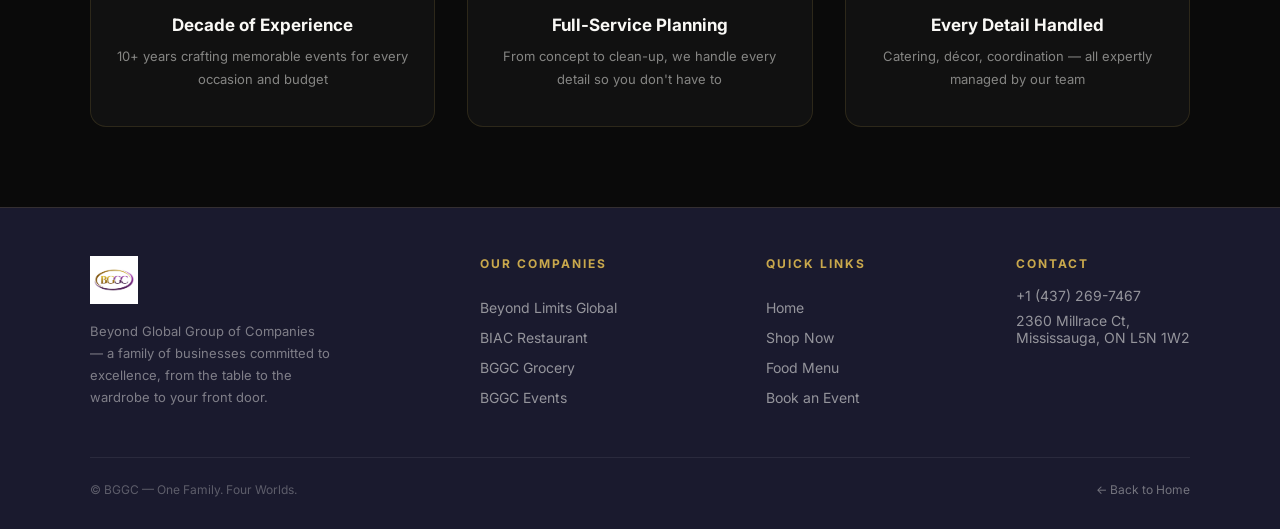
==== commit fc5575f2: "Update site logo to BGGCR.png and fix nav visibility - Replace all BGGC.jpeg references with BGGCR.p" ====
--- a/events.html
+++ b/events.html
@@ -14,7 +14,7 @@
 <!-- ── Progress Bar & Nav ─────────────────────────────────── -->
 <div id="ux-progress"></div>
 <nav>
-  <a class="nav-logo" href="index.html"><img src="BGGC.jpeg" alt="BGGC"></a>
+  <a class="nav-logo" href="index.html"><img src="BGGCR.png" alt="BGGC"></a>
   <ul class="nav-links">
     <li><a href="index.html">Home</a></li>
     <li><a href="fashion.html">Fashion</a></li>
@@ -31,7 +31,7 @@
   <div id="mobile-drawer-overlay"></div>
   <div id="mobile-drawer-panel">
     <button id="mobile-drawer-close" aria-label="Close menu">&#x2715;</button>
-    <img id="mobile-drawer-logo" src="BGGC.jpeg" alt="BGGC">
+    <img id="mobile-drawer-logo" src="BGGCR.png" alt="BGGC">
     <ul id="mobile-drawer-links">
       <li><a href="index.html">Home</a></li>
       <li><a href="fashion.html">Fashion</a></li>
@@ -238,7 +238,7 @@
 <footer>
   <div class="footer-inner">
     <div class="footer-brand">
-      <img src="BGGC.jpeg" alt="BGGC Logo">
+      <img src="BGGCR.png" alt="BGGC Logo">
       <p>Beyond Global Group of Companies — a family of businesses committed to excellence, from the table to the wardrobe to your front door.</p>
     </div>
     <div class="footer-links">
--- a/assets/css/shared.css
+++ b/assets/css/shared.css
@@ -40,7 +40,7 @@
   display: flex; align-items: center; justify-content: space-between;
 }
 .nav-logo { text-decoration: none; flex-shrink: 0; display: flex; align-items: center; }
-.nav-logo img { height: 40px; width: auto; object-fit: contain; mix-blend-mode: multiply; }
+.nav-logo img { height: 40px; width: auto; object-fit: contain; }
 .nav-links { display: flex; align-items: center; gap: 28px; list-style: none; }
 .nav-links a { font-size: 14px; font-weight: 500; color: var(--black); transition: color .2s; }
 .nav-links a:hover { color: var(--magenta); }
@@ -81,7 +81,7 @@
   line-height: 1; padding: 0; margin-bottom: 20px; transition: color .2s;
 }
 #mobile-drawer-close:hover { color: #fff; }
-#mobile-drawer-logo { height: 44px; width: auto; object-fit: contain; margin-bottom: 32px; display: block; mix-blend-mode: multiply; }
+#mobile-drawer-logo { height: 44px; width: auto; object-fit: contain; margin-bottom: 32px; display: block; }
 #mobile-drawer-links { list-style: none; padding: 0; margin: 0; display: flex; flex-direction: column; }
 #mobile-drawer-links a {
   font-size: 19px; font-weight: 700; color: rgba(255,255,255,.8);
@@ -98,7 +98,7 @@
   max-width: 1280px; margin: 0 auto;
   display: grid; grid-template-columns: 2fr 1fr 1fr 1fr; gap: 48px; margin-bottom: 48px;
 }
-.footer-logo { height: 56px; width: auto; object-fit: contain; margin-bottom: 14px; display: block; mix-blend-mode: multiply; }
+.footer-logo { height: 56px; width: auto; object-fit: contain; margin-bottom: 14px; display: block; }
 .footer-brand-desc { font-size: 14px; color: rgba(255,255,255,.6); line-height: 1.8; max-width: 300px; }
 .footer-col-title { font-size: 12px; font-weight: 700; letter-spacing: 2px; text-transform: uppercase; color: rgba(255,255,255,.4); margin-bottom: 18px; }
 .footer-links { list-style: none; display: flex; flex-direction: column; gap: 10px; }
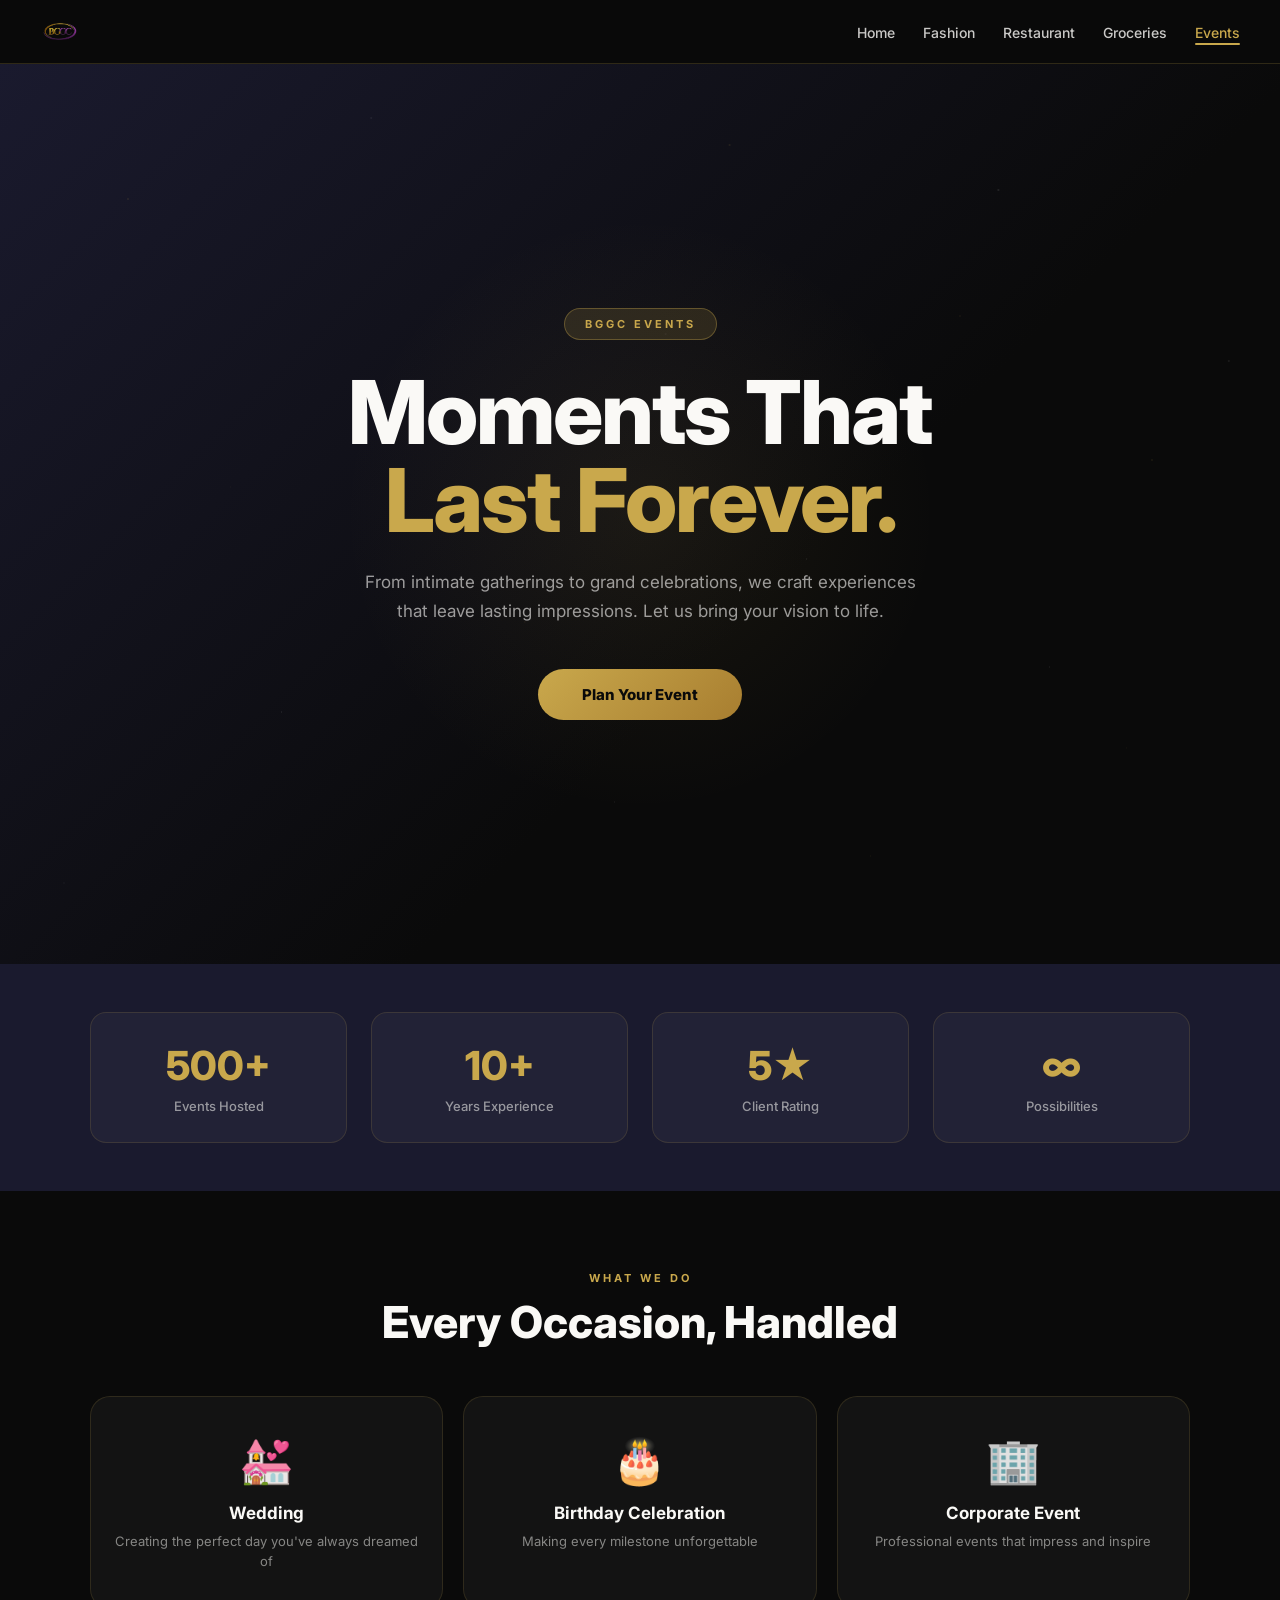
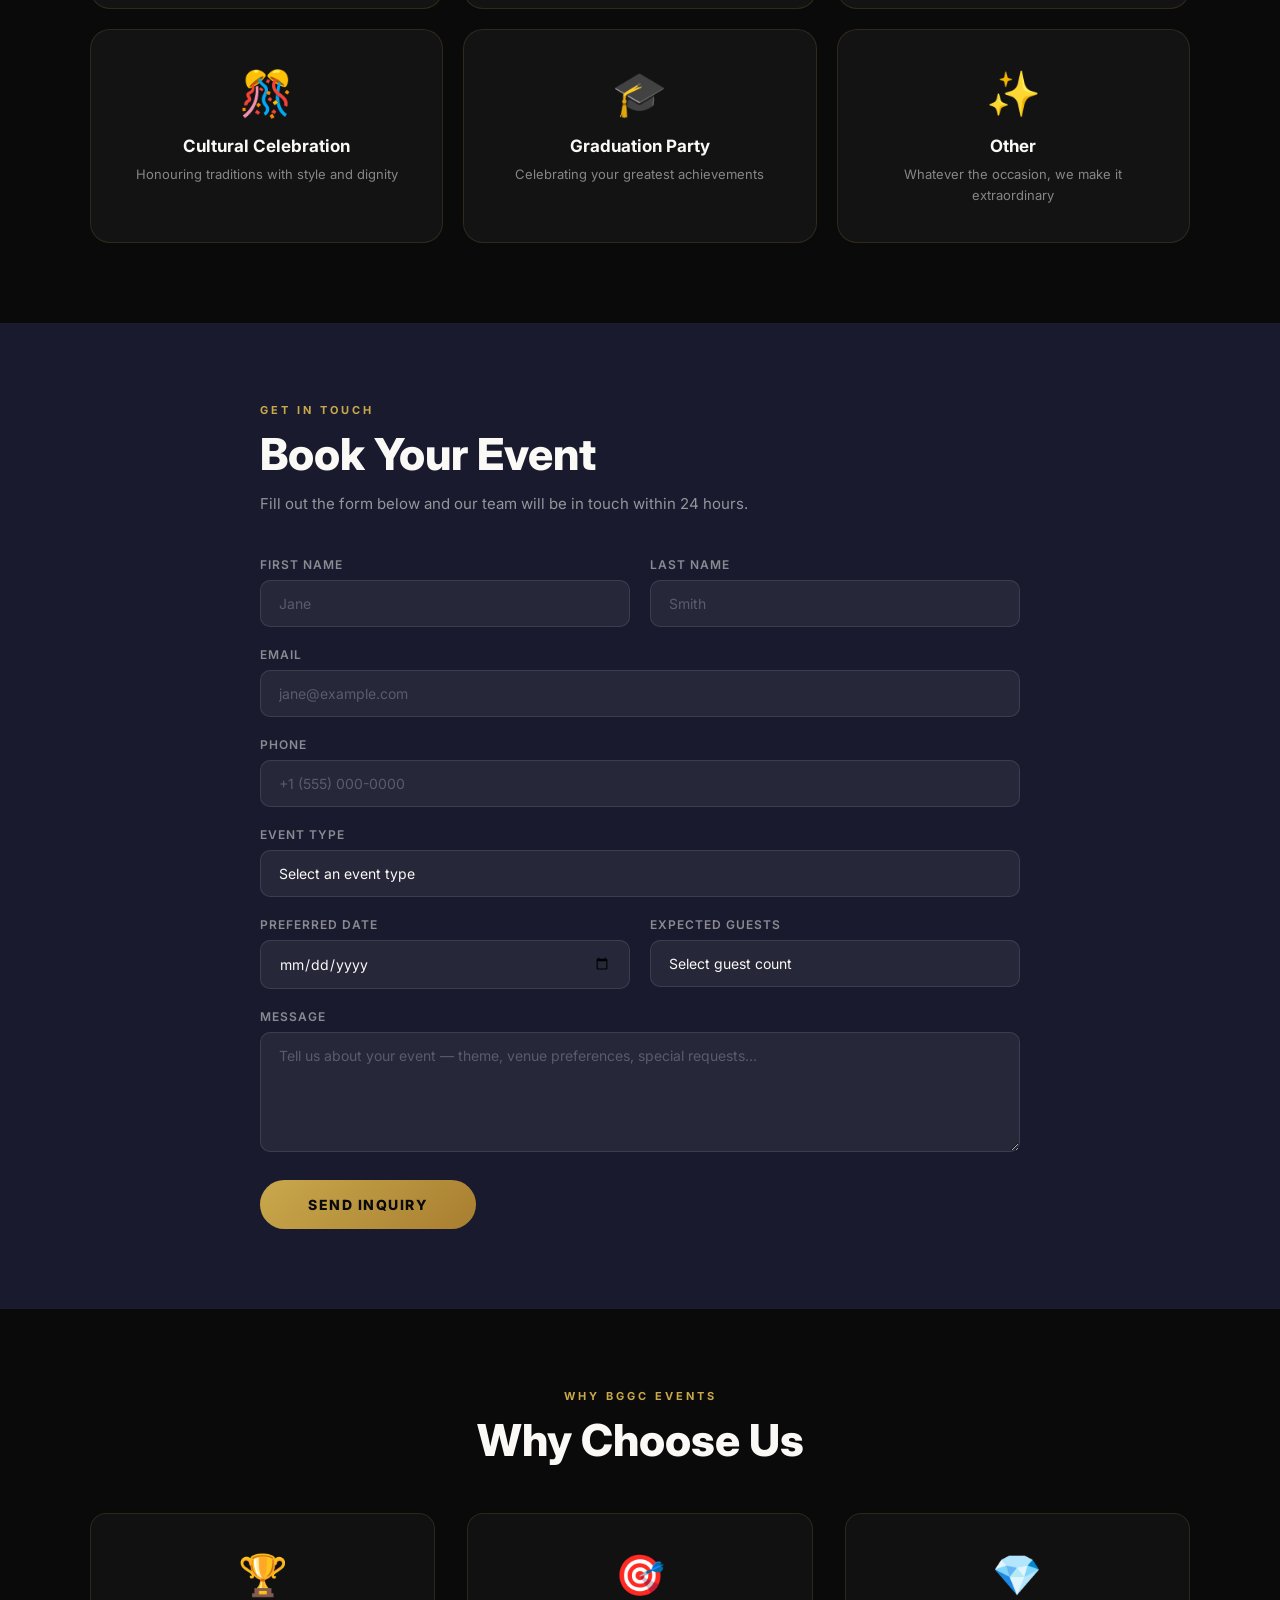
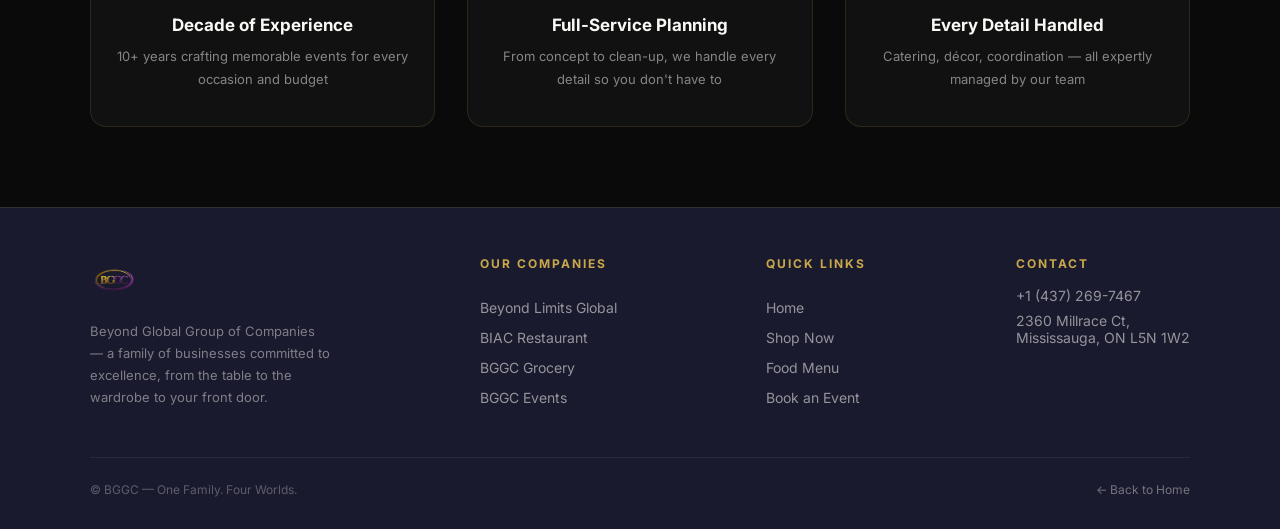
==== commit 38bade86: "Replace site logo with BGGCRM.jpeg (no white background) Update all 16 logo references across 5 page" ====
--- a/events.html
+++ b/events.html
@@ -14,7 +14,7 @@
 <!-- ── Progress Bar & Nav ─────────────────────────────────── -->
 <div id="ux-progress"></div>
 <nav>
-  <a class="nav-logo" href="index.html"><img src="BGGCR.png" alt="BGGC"></a>
+  <a class="nav-logo" href="index.html"><img src="BGGCRM.jpeg" alt="BGGC"></a>
   <ul class="nav-links">
     <li><a href="index.html">Home</a></li>
     <li><a href="fashion.html">Fashion</a></li>
@@ -31,7 +31,7 @@
   <div id="mobile-drawer-overlay"></div>
   <div id="mobile-drawer-panel">
     <button id="mobile-drawer-close" aria-label="Close menu">&#x2715;</button>
-    <img id="mobile-drawer-logo" src="BGGCR.png" alt="BGGC">
+    <img id="mobile-drawer-logo" src="BGGCRM.jpeg" alt="BGGC">
     <ul id="mobile-drawer-links">
       <li><a href="index.html">Home</a></li>
       <li><a href="fashion.html">Fashion</a></li>
@@ -238,7 +238,7 @@
 <footer>
   <div class="footer-inner">
     <div class="footer-brand">
-      <img src="BGGCR.png" alt="BGGC Logo">
+      <img src="BGGCRM.jpeg" alt="BGGC Logo">
       <p>Beyond Global Group of Companies — a family of businesses committed to excellence, from the table to the wardrobe to your front door.</p>
     </div>
     <div class="footer-links">
